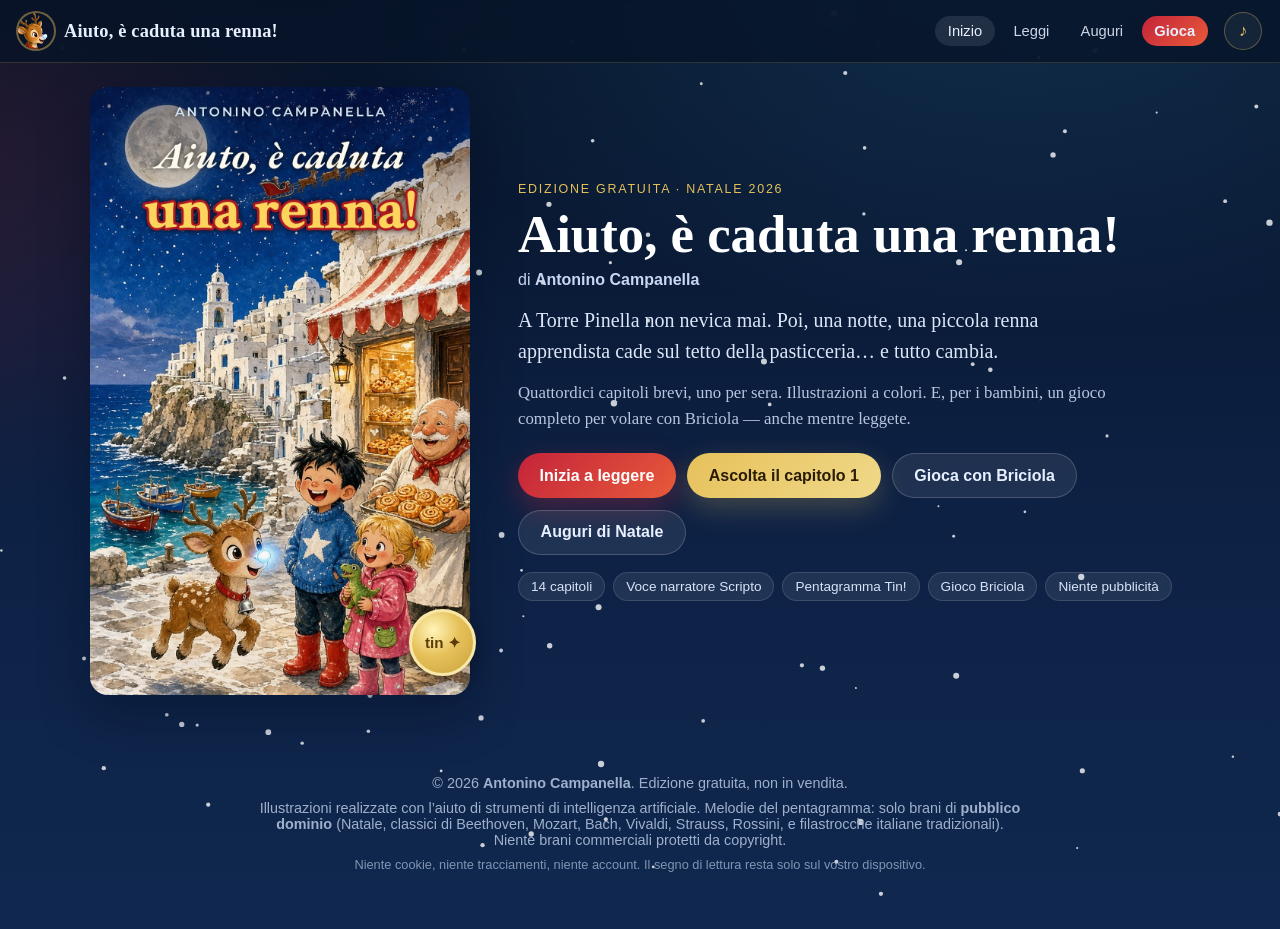
==== index.html @ b2bcf44f "Segnalibro nel margine senza coprire il testo; orchestra e Briciola nel pentagramma." ====
<!doctype html>
<html lang="it">
<head>
<meta charset="utf-8">
<meta name="viewport" content="width=device-width,initial-scale=1,viewport-fit=cover">
<title>Aiuto, è caduta una renna! · Antonino Campanella</title>
<meta name="description" content="Un racconto di Natale gratuito e illustrato di Antonino Campanella, con il gioco interattivo «Briciola vola!». Leggi i 14 capitoli, apri gli auguri e vola con Briciola.">
<meta name="author" content="Antonino Campanella">
<meta name="theme-color" content="#071428">
<meta name="robots" content="index,follow">
<meta name="referrer" content="no-referrer">
<meta property="og:title" content="Aiuto, è caduta una renna! · Antonino Campanella">
<meta property="og:description" content="Libro di Natale gratuito + gioco interattivo. Un capitolo per sera, e poi si vola con Briciola.">
<meta property="og:type" content="website">
<meta property="og:image" content="assets/copertina.jpg">
<link rel="icon" href="assets/icona.png">
<link rel="stylesheet" href="site.css">
</head>
<body>
<canvas id="neve" aria-hidden="true"></canvas>

<a class="skip" href="#main">Vai al contenuto</a>

<header class="top">
  <a class="brand" href="#home" data-nav="home">
    <img src="assets/icona.png" alt="" width="36" height="36">
    <span>Aiuto, è caduta una renna!</span>
  </a>
  <nav class="nav" aria-label="Principale">
    <a href="#home" data-nav="home">Inizio</a>
    <a href="#leggi" data-nav="leggi">Leggi</a>
    <a href="#auguri" data-nav="auguri">Auguri</a>
    <a href="#gioca" data-nav="gioca" class="nav-play">Gioca</a>
  </nav>
  <button type="button" id="btn-suono" class="icon-btn" aria-pressed="false" title="Attiva i suoni di festa">♪</button>
</header>

<main id="main">

  <!-- HOME -->
  <section id="view-home" class="view view-home" hidden>
    <div class="hero">
      <div class="hero-art">
        <img src="assets/copertina.jpg" alt="Copertina del libro Aiuto, è caduta una renna!">
        <button type="button" class="sonaglio" id="btn-tin" aria-label="Apri il pentagramma di Natale">tin ✦</button>
      </div>
      <div class="hero-copy">
        <p class="eyebrow">Edizione gratuita · Natale 2026</p>
        <h1>Aiuto, è caduta una renna!</h1>
        <p class="by">di <strong>Antonino Campanella</strong></p>
        <p class="lede">A Torre Pinella non nevica mai. Poi, una notte, una piccola renna apprendista cade sul tetto della pasticceria… e tutto cambia.</p>
        <p class="lede soft">Quattordici capitoli brevi, uno per sera. Illustrazioni a colori. E, per i bambini, un gioco completo per volare con Briciola — anche mentre leggete.</p>
        <div class="cta">
          <a class="btn btn-primary" href="#leggi" data-nav="leggi">Inizia a leggere</a>
          <button type="button" class="btn btn-secondary" id="btn-ascolta-tutto">Ascolta il capitolo 1</button>
          <a class="btn btn-ghost" href="#gioca" data-nav="gioca">Gioca con Briciola</a>
          <a class="btn btn-ghost" href="#auguri" data-nav="auguri">Auguri di Natale</a>
        </div>
        <ul class="chips" aria-label="Cosa trovi qui">
          <li>14 capitoli</li>
          <li>Voce narratore Scripto</li>
          <li>Pentagramma Tin!</li>
          <li>Gioco Briciola</li>
          <li>Niente pubblicità</li>
        </ul>
      </div>
    </div>
  </section>

  <!-- LEGGI -->
  <section id="view-leggi" class="view view-leggi" hidden>
    <aside class="toc" aria-label="Indice">
      <div class="toc-head">
        <h2>Indice</h2>
        <p class="progress-label">Lettura: <span id="progress-pct">0%</span></p>
        <div class="progress" aria-hidden="true"><i id="progress-bar"></i></div>
      </div>
      <ol id="toc-list"></ol>
      <div class="toc-foot">
        <button type="button" class="btn btn-secondary btn-block" id="btn-ascolta-qui">▶ Ascolta questo capitolo</button>
        <button type="button" class="btn btn-bookmark btn-block" id="btn-vai-segnalibro" hidden>🔖 Vai al segnalibro</button>
        <p class="toc-hint">Trascina il nastro 🔖 sul paragrafo da segnare. Un capitolo alla volta.</p>
        <a class="btn btn-ghost btn-block" href="#auguri" data-nav="auguri">Un augurio di Natale</a>
        <a class="btn btn-primary btn-block" href="#gioca" data-nav="gioca">Apri il gioco completo</a>
      </div>
    </aside>

    <article class="reader" id="reader" tabindex="-1">
      <div id="narrator-bar" class="narrator-bar" hidden>
        <div class="narrator-inner">
          <button type="button" id="narr-prev" class="icon-btn" title="Capitolo precedente" aria-label="Capitolo precedente">‹</button>
          <button type="button" id="narr-play" class="narr-play" aria-label="Ascolta o metti in pausa">▶</button>
          <button type="button" id="narr-next" class="icon-btn" title="Capitolo successivo" aria-label="Capitolo successivo">›</button>
          <div class="narr-meta">
            <strong id="narr-title">Narratore Scripto Video · Cesare</strong>
            <span id="narr-sub">Ascolta in alto · un capitolo alla volta</span>
          </div>
          <div class="narr-time"><span id="narr-cur">0:00</span> / <span id="narr-dur">0:00</span></div>
          <input id="narr-seek" type="range" min="0" max="1000" value="0" aria-label="Posizione lettura">
          <button type="button" id="narr-close" class="icon-btn" title="Chiudi ascolto" aria-label="Chiudi ascolto">✕</button>
        </div>
        <audio id="narr-audio" preload="metadata"></audio>
      </div>
      <div id="reader-body" class="reader-body">
        <p class="loading">Sto aprendo il libro…</p>
      </div>
    </article>
  </section>

  <!-- AUGURI -->
  <section id="view-auguri" class="view view-auguri" hidden>
    <div class="auguri-card">
      <p class="eyebrow">Dall’autore · per voi</p>
      <h1>Un augurio di Natale</h1>
      <div id="auguri-body" class="auguri-body"></div>
      <div class="cta">
        <button type="button" class="btn btn-listen" id="btn-ascolta-auguri">▶ Ascolta gli auguri</button>
        <a class="btn btn-primary" href="#gioca" data-nav="gioca">Ora voliamo con Briciola</a>
        <a class="btn btn-ghost" href="#leggi" data-nav="leggi">Torna al libro</a>
      </div>
      <button type="button" class="sonaglio big" id="btn-tin-auguri" aria-label="Suona il sonaglio">tin ✦</button>
    </div>
  </section>

  <!-- GIOCA -->
  <section id="view-gioca" class="view view-gioca" hidden>
    <div class="gioca-shell">
      <div class="gioca-bar">
        <div>
          <h1>Briciola vola!</h1>
          <p>Il gioco completo del libro · 14 livelli, uno per capitolo</p>
        </div>
        <div class="gioca-actions">
          <a class="btn btn-ghost" href="#leggi" data-nav="leggi">Torna a leggere</a>
          <button type="button" class="btn btn-secondary" id="btn-fullscreen">Schermo intero</button>
        </div>
      </div>
      <iframe
        id="game-frame"
        title="Briciola vola! — gioco interattivo"
        src="about:blank"
        allow="autoplay"
        loading="lazy"></iframe>
      <p class="gioca-hint">Tocca lo schermo o premi spazio: Briciola fa «hic!» e vola. Funziona su telefono, tablet e computer.</p>
    </div>
  </section>

</main>

<footer class="foot">
  <p>© 2026 <strong>Antonino Campanella</strong>. Edizione gratuita, non in vendita.</p>
  <p>Illustrazioni realizzate con l’aiuto di strumenti di intelligenza artificiale. Melodie del pentagramma: solo brani di <strong>pubblico dominio</strong> (Natale, classici di Beethoven, Mozart, Bach, Vivaldi, Strauss, Rossini, e filastrocche italiane tradizionali). Niente brani commerciali protetti da copyright.</p>
  <p class="tiny">Niente cookie, niente tracciamenti, niente account. Il segno di lettura resta solo sul vostro dispositivo.</p>
</footer>

<div id="tin-overlay" class="tin-overlay" hidden>
  <div class="tin-panel" role="dialog" aria-modal="true" aria-labelledby="tin-title">
    <div class="tin-head">
      <div>
        <p class="eyebrow">Sonaglio magico</p>
        <h2 id="tin-title">Tin! · Orchestra del sonaglio</h2>
      </div>
      <div class="tin-actions">
        <button type="button" class="btn btn-secondary btn-sm" id="tin-next">Altra melodia</button>
        <button type="button" class="icon-btn" id="tin-close" aria-label="Chiudi">✕</button>
      </div>
    </div>
    <div id="tin-stage" class="tin-stage">
      <canvas id="tin-canvas" width="900" height="520" aria-label="Pentagramma orchestrale: segui la melodia sulla linea d'oro"></canvas>
    </div>
    <p class="tin-help">Base orchestrale continua + melodia. Clicca (o Spazio) sulla <strong>linea d’oro</strong>: i click a vuoto tolgono punti e Briciola inciampa. Repertorio ampio di pubblico dominio (classici, Natale, filastrocche).</p>
  </div>
</div>

<script src="site.js" defer></script>
<script src="tin-game.js" defer></script>
</body>
</html>
---- site.css ----
:root {
  --night: #071428;
  --night-2: #0d2144;
  --ink: #1a2438;
  --paper: #fff8ee;
  --paper-2: #f3e6d2;
  --gold: #e6c15a;
  --gold-deep: #c9a03a;
  --berry: #c4243a;
  --sea: #2f7fb8;
  --mint: #2f8f6a;
  --foam: #e8f0ff;
  --muted: #5c6b82;
  --shadow: 0 18px 50px rgba(3, 10, 28, 0.35);
  --radius: 22px;
  --font-display: "Palatino Linotype", Palatino, "Book Antiqua", Georgia, serif;
  --font-body: "Iowan Old Style", "Palatino Linotype", Palatino, Georgia, serif;
  --font-ui: "Avenir Next", "Segoe UI", "Helvetica Neue", sans-serif;
}

*, *::before, *::after { box-sizing: border-box; }
html { scroll-behavior: smooth; }
html, body {
  margin: 0;
  min-height: 100%;
  background:
    radial-gradient(1200px 700px at 80% -10%, rgba(47, 127, 184, 0.28), transparent 60%),
    radial-gradient(900px 600px at -10% 20%, rgba(196, 36, 58, 0.18), transparent 55%),
    linear-gradient(180deg, var(--night) 0%, var(--night-2) 55%, #10284f 100%);
  color: var(--foam);
  font-family: var(--font-ui);
}
body { overflow-x: hidden; }

#neve {
  position: fixed;
  inset: 0;
  width: 100%;
  height: 100%;
  pointer-events: none;
  z-index: 0;
}

.skip {
  position: absolute;
  left: -999px;
  top: 0;
  background: #fff;
  color: #000;
  padding: .6rem 1rem;
  z-index: 100;
}
.skip:focus { left: 1rem; top: 1rem; }

.top {
  position: sticky;
  top: 0;
  z-index: 30;
  display: flex;
  align-items: center;
  gap: 1rem;
  padding: .75rem 1.1rem;
  backdrop-filter: blur(14px);
  background: rgba(7, 20, 40, 0.78);
  border-bottom: 1px solid rgba(230, 193, 90, 0.18);
}
body.on-leggi .top {
  padding: .42rem .9rem;
}
body.on-leggi .brand span { font-size: .92rem; }
body.on-leggi .nav a { padding: .35rem .55rem; font-size: .88rem; }
.brand {
  display: flex;
  align-items: center;
  gap: .65rem;
  color: var(--foam);
  text-decoration: none;
  font-weight: 700;
  letter-spacing: .01em;
  min-width: 0;
}
.brand img { border-radius: 50%; box-shadow: 0 0 0 2px rgba(230,193,90,.45); }
.brand span {
  white-space: nowrap;
  overflow: hidden;
  text-overflow: ellipsis;
  font-family: var(--font-display);
  font-size: clamp(.95rem, 2.5vw, 1.15rem);
}
.nav {
  display: flex;
  gap: .35rem;
  margin-left: auto;
  flex-wrap: wrap;
  justify-content: flex-end;
}
.nav a {
  color: var(--foam);
  text-decoration: none;
  padding: .45rem .8rem;
  border-radius: 999px;
  font-size: .92rem;
  opacity: .88;
}
.nav a:hover, .nav a[aria-current="page"] {
  background: rgba(255,255,255,.1);
  opacity: 1;
}
.nav-play {
  background: linear-gradient(135deg, var(--berry), #e85a3a);
  opacity: 1 !important;
  font-weight: 700;
}
.icon-btn {
  border: 1px solid rgba(230,193,90,.35);
  background: rgba(255,255,255,.06);
  color: var(--gold);
  width: 2.4rem;
  height: 2.4rem;
  border-radius: 999px;
  cursor: pointer;
  font-size: 1.05rem;
}
.icon-btn[aria-pressed="true"] { background: rgba(230,193,90,.2); }

main { position: relative; z-index: 1; min-height: 70vh; }
.view { animation: rise .45s ease; }
/* Critico: le regole display:* sotto non devono battere l’attributo HTML hidden */
.view[hidden] { display: none !important; }
@keyframes rise {
  from { opacity: 0; transform: translateY(10px); }
  to { opacity: 1; transform: none; }
}

.btn {
  display: inline-flex;
  align-items: center;
  justify-content: center;
  gap: .4rem;
  border: 0;
  border-radius: 999px;
  padding: .85rem 1.35rem;
  font: 700 1rem/1 var(--font-ui);
  text-decoration: none;
  cursor: pointer;
  transition: transform .15s ease, box-shadow .15s ease;
}
.btn:hover { transform: translateY(-1px); }
.btn-primary {
  background: linear-gradient(135deg, var(--berry), #e85a3a);
  color: #fff;
  box-shadow: 0 10px 28px rgba(196, 36, 58, .35);
}
.btn-secondary {
  background: linear-gradient(135deg, var(--gold), #f0d98a);
  color: #2a1c05;
  box-shadow: 0 10px 28px rgba(230, 193, 90, .25);
}
.btn-ghost {
  background: rgba(255,255,255,.08);
  color: var(--foam);
  border: 1px solid rgba(255,255,255,.18);
}
.btn-block { width: 100%; }
.btn-sm { padding: .65rem 1rem; font-size: .92rem; }

/* HOME */
.view-home { padding: 1.5rem clamp(1rem, 3vw, 2.5rem) 3rem; }
.hero {
  display: grid;
  grid-template-columns: minmax(220px, 380px) 1fr;
  gap: clamp(1.2rem, 4vw, 3rem);
  align-items: center;
  max-width: 1100px;
  margin: 0 auto;
}
.hero-art {
  position: relative;
  justify-self: center;
}
.hero-art img {
  width: min(100%, 380px);
  border-radius: 18px;
  box-shadow: var(--shadow);
  display: block;
}
.sonaglio {
  position: absolute;
  right: -0.4rem;
  bottom: 1.2rem;
  width: 4.2rem;
  height: 4.2rem;
  border-radius: 50%;
  border: 3px solid #f7e7a8;
  background: radial-gradient(circle at 35% 30%, #fff4b8, var(--gold) 45%, var(--gold-deep));
  color: #5a3d08;
  font: 800 .95rem/1 var(--font-ui);
  cursor: pointer;
  box-shadow: 0 8px 20px rgba(0,0,0,.35);
  animation: pulse 2.4s ease-in-out infinite;
}
.sonaglio.big {
  position: static;
  width: auto;
  height: auto;
  padding: .9rem 1.4rem;
  border-radius: 999px;
  margin-top: 1.2rem;
  animation: none;
}
.sonaglio.ring { animation: ring .55s ease; }
@keyframes pulse {
  0%, 100% { transform: scale(1); }
  50% { transform: scale(1.06); }
}
@keyframes ring {
  0% { transform: rotate(0); }
  25% { transform: rotate(-18deg) scale(1.08); }
  50% { transform: rotate(16deg) scale(1.08); }
  75% { transform: rotate(-10deg); }
  100% { transform: rotate(0); }
}
.eyebrow {
  text-transform: uppercase;
  letter-spacing: .14em;
  font-size: .78rem;
  color: var(--gold);
  margin: 0 0 .6rem;
}
.hero-copy h1, .auguri-card h1 {
  font-family: var(--font-display);
  font-size: clamp(2rem, 5vw, 3.3rem);
  line-height: 1.08;
  margin: 0 0 .5rem;
  color: #fff;
  text-wrap: balance;
}
.by { margin: 0 0 1rem; color: #c9d7f0; }
.lede {
  font-family: var(--font-body);
  font-size: clamp(1.05rem, 2.2vw, 1.25rem);
  line-height: 1.55;
  color: #dce6f8;
  margin: 0 0 .85rem;
  max-width: 38rem;
}
.lede.soft { color: #b7c6df; font-size: 1.05rem; }
.cta { display: flex; flex-wrap: wrap; gap: .7rem; margin: 1.3rem 0 1.1rem; }
.chips {
  display: flex;
  flex-wrap: wrap;
  gap: .5rem;
  list-style: none;
  padding: 0;
  margin: 0;
}
.chips li {
  padding: .35rem .75rem;
  border-radius: 999px;
  background: rgba(255,255,255,.08);
  border: 1px solid rgba(255,255,255,.12);
  font-size: .85rem;
  color: #d7e3f7;
}

/* LEGGI */
.view-leggi:not([hidden]) {
  display: grid;
  grid-template-columns: minmax(220px, 280px) minmax(0, 1fr);
  gap: 0;
  min-height: calc(100vh - 4rem);
}
.toc {
  position: sticky;
  top: 3.6rem;
  align-self: start;
  height: calc(100vh - 3.6rem);
  overflow: auto;
  padding: 1rem .9rem 1.4rem;
  background: rgba(5, 14, 30, 0.55);
  border-right: 1px solid rgba(255,255,255,.08);
}
.toc-head h2 {
  margin: 0 0 .4rem;
  font-family: var(--font-display);
  font-size: 1.25rem;
}
.progress-label { margin: 0 0 .35rem; color: #b7c6df; font-size: .85rem; }
.progress {
  height: 6px;
  border-radius: 999px;
  background: rgba(255,255,255,.1);
  overflow: hidden;
  margin-bottom: 1rem;
}
.progress i {
  display: block;
  height: 100%;
  width: 0;
  background: linear-gradient(90deg, var(--gold), #fff1b0);
}
#toc-list {
  list-style: none;
  margin: 0 0 1rem;
  padding: 0;
  display: grid;
  gap: .25rem;
}
#toc-list a {
  display: block;
  color: #d5e1f5;
  text-decoration: none;
  padding: .55rem .65rem;
  border-radius: 12px;
  font-size: .92rem;
  line-height: 1.25;
}
#toc-list a:hover, #toc-list a[aria-current="true"], #toc-list a.is-open {
  background: rgba(230, 193, 90, .16);
  color: #fff;
}
#toc-list a.is-open {
  box-shadow: inset 3px 0 0 var(--gold);
}
#toc-list .done::after {
  content: " ✓";
  color: var(--gold);
}
.toc-foot { display: grid; gap: .55rem; }
.toc-hint {
  margin: 0;
  font-size: .78rem;
  line-height: 1.35;
  color: #9fb0cc;
}
#toc-list a.toc-chapter {
  display: flex;
  align-items: center;
  gap: .35rem;
}
#toc-list a.toc-chapter::before {
  content: "▶";
  font-size: .7rem;
  color: var(--gold);
  opacity: .85;
}

.reader {
  background:
    radial-gradient(120% 60% at 50% -10%, rgba(255,255,255,.55), transparent 55%),
    linear-gradient(180deg, #fffaf2 0%, #f7ecd8 100%);
  color: var(--ink);
  min-height: calc(100vh - 3.6rem);
  box-shadow: inset 0 1px 0 rgba(255,255,255,.65);
}
.reader-body {
  max-width: 42rem;
  margin: 0 auto;
  padding: .55rem clamp(.85rem, 2.5vw, 1.6rem) 4.5rem;
  font-family: var(--font-body);
  font-size: clamp(1.08rem, 2.3vw, 1.2rem);
  line-height: 1.72;
}
.visually-hidden {
  position: absolute !important;
  width: 1px; height: 1px;
  padding: 0; margin: -1px;
  overflow: hidden; clip: rect(0,0,0,0);
  white-space: nowrap; border: 0;
}
.loading { color: var(--muted); font-style: italic; }
.section-block { scroll-margin-top: 4.2rem; margin-bottom: .4rem; }
.section-block.is-alone { margin-bottom: 0; min-height: 60vh; }
.chapter-crumb { display: none; }
.section-block h2 {
  font-family: var(--font-display);
  font-size: clamp(1.55rem, 3.4vw, 2.05rem);
  line-height: 1.15;
  margin: .15rem 0 .85rem;
  color: #1d2a45;
}
.section-block.kind-titlepage h2 { font-size: clamp(2rem, 5vw, 2.8rem); text-align: center; }
.section-block.kind-titlepage .blocks { text-align: center; }
.illust {
  margin: 0 0 1.2rem;
  border-radius: 16px;
  overflow: hidden;
  box-shadow: 0 12px 30px rgba(40, 25, 10, .18);
  background: #ddd;
}
.illust img { width: 100%; display: block; vertical-align: middle; }
.blocks p { margin: 0 0 1rem; }
.blocks p:last-child { margin-bottom: 0; }
.chapter-end {
  margin-top: 1.6rem;
  padding: 1.1rem;
  border-radius: 18px;
  background: linear-gradient(135deg, #17345f, #0f2748);
  color: #eef4ff;
  display: grid;
  gap: .85rem;
  box-shadow: var(--shadow);
}
.chapter-end p { margin: 0; font-family: var(--font-ui); font-size: .98rem; }
.chapter-end .row { display: flex; flex-wrap: wrap; gap: .55rem; }
.kind-augurio, .kind-gioca {
  padding: 1.2rem;
  border-radius: 18px;
  background: rgba(255,255,255,.55);
  border: 1px solid rgba(201, 160, 58, .35);
}

/* AUGURI */
.view-auguri:not([hidden]) {
  padding: 2rem 1rem 3.5rem;
  display: grid;
  place-items: center;
}
.auguri-card {
  width: min(720px, 100%);
  background: linear-gradient(180deg, #fff9f0, #f4e4c8);
  color: var(--ink);
  border-radius: 28px;
  padding: clamp(1.4rem, 4vw, 2.4rem);
  box-shadow: var(--shadow);
  text-align: center;
}
.auguri-card .eyebrow { color: var(--berry); }
.auguri-card h1 { color: #1d2a45; }
.auguri-body {
  font-family: var(--font-body);
  font-size: 1.12rem;
  line-height: 1.7;
  text-align: left;
  margin: 1.2rem 0 1.4rem;
}
.auguri-body p { margin: 0 0 1rem; }
.auguri-body p:last-child { margin-bottom: 0; }

/* GIOCA */
.view-gioca { padding: 1rem clamp(.6rem, 2vw, 1.5rem) 2rem; }
.gioca-shell {
  max-width: 980px;
  margin: 0 auto;
  background: rgba(5, 12, 28, .55);
  border: 1px solid rgba(255,255,255,.1);
  border-radius: 24px;
  overflow: hidden;
  box-shadow: var(--shadow);
}
.gioca-bar {
  display: flex;
  justify-content: space-between;
  gap: 1rem;
  flex-wrap: wrap;
  align-items: center;
  padding: 1rem 1.1rem;
}
.gioca-bar h1 {
  margin: 0;
  font-family: var(--font-display);
  font-size: 1.5rem;
}
.gioca-bar p { margin: .25rem 0 0; color: #b7c6df; font-size: .92rem; }
.gioca-actions { display: flex; gap: .5rem; flex-wrap: wrap; }
#game-frame {
  display: block;
  width: 100%;
  height: min(82vh, 900px);
  border: 0;
  background: #0b1640;
}
.gioca-hint {
  margin: 0;
  padding: .8rem 1.1rem 1.1rem;
  color: #b7c6df;
  font-size: .92rem;
}

/* Narrator bar — slim premium strip */
.narrator-bar {
  position: sticky;
  top: 0;
  left: 0; right: 0;
  z-index: 28;
  background: rgba(8, 18, 38, 0.92);
  border-bottom: 1px solid rgba(230, 193, 90, 0.22);
  backdrop-filter: blur(14px);
  padding: .28rem .65rem;
}
.top { z-index: 32; }
.narrator-inner {
  max-width: 1100px;
  margin: 0 auto;
  display: grid;
  grid-template-columns: auto auto auto minmax(0, 1fr) auto minmax(100px, .9fr) auto;
  gap: .4rem;
  align-items: center;
}
.narr-play {
  width: 2.05rem;
  height: 2.05rem;
  border-radius: 50%;
  border: 0;
  background: linear-gradient(135deg, var(--gold), #fff1b0);
  color: #2a1c05;
  font-size: .92rem;
  font-weight: 800;
  cursor: pointer;
  box-shadow: 0 4px 14px rgba(230,193,90,.28);
}
.narr-meta { min-width: 0; }
.narr-meta strong {
  display: block;
  white-space: nowrap;
  overflow: hidden;
  text-overflow: ellipsis;
  font-size: .78rem;
  line-height: 1.15;
}
.narr-meta span {
  display: block;
  color: #9fb0cc;
  font-size: .68rem;
  white-space: nowrap;
  overflow: hidden;
  text-overflow: ellipsis;
  line-height: 1.2;
}
.narr-time {
  font-variant-numeric: tabular-nums;
  font-size: .72rem;
  color: #c9d7f0;
  white-space: nowrap;
}
#narr-seek {
  width: 100%;
  accent-color: var(--gold);
}
.blocks p,
#auguri-body p {
  border-left: 3px solid transparent;
  transition: background .25s ease, border-color .25s ease, box-shadow .25s ease, transform .25s ease;
}
.blocks p.reading,
#auguri-body p.reading {
  position: relative;
  background: linear-gradient(90deg, rgba(230,193,90,.42), rgba(255,248,220,.55) 55%, rgba(230,193,90,.12));
  border-radius: 12px;
  border-left: 3px solid #c9a03a;
  outline: 1px solid rgba(201,160,58,.55);
  box-shadow: 0 8px 22px rgba(90,60,10,.12), inset 0 0 0 1px rgba(255,255,255,.35);
  padding: .55rem .7rem .55rem .85rem;
  margin-left: -.35rem;
  margin-right: -.35rem;
  transform: translateX(2px);
}
.blocks p.reading::before,
#auguri-body p.reading::before {
  content: 'In lettura';
  display: inline-block;
  margin: 0 .45rem .35rem 0;
  padding: .12rem .5rem;
  border-radius: 999px;
  font-size: .72rem;
  font-weight: 700;
  letter-spacing: .02em;
  color: #5a3a08;
  background: #ffe08a;
  vertical-align: middle;
}
body.has-narrator .view-leggi { scroll-margin-top: 0; }
.btn-listen {
  background: linear-gradient(135deg, #1f4d8a, #2f7fb8);
  color: #fff;
}

/* Barra capitolo — compatta, premium, poco spazio */
.chapter-toolbar {
  position: sticky;
  top: 0;
  z-index: 6;
  margin: 0 0 .7rem;
  padding: .28rem .4rem;
  border-radius: 14px;
  background: linear-gradient(135deg, rgba(18,36,68,.96), rgba(12,24,48,.94));
  color: #eef4ff;
  box-shadow: 0 10px 28px rgba(8,18,40,.18);
  border: 1px solid rgba(230,193,90,.22);
  display: flex;
  flex-wrap: wrap;
  gap: .28rem .45rem;
  align-items: center;
  justify-content: space-between;
  backdrop-filter: blur(10px);
}
body.has-narrator .chapter-toolbar {
  top: 0;
}
.toolbar-cluster {
  display: inline-flex;
  align-items: center;
  gap: .28rem;
  min-width: 0;
}
.toolbar-actions { margin-left: auto; }
.toolbar-label {
  font-family: var(--font-ui);
  font-size: .72rem;
  letter-spacing: .04em;
  text-transform: uppercase;
  color: #d7e3f7;
  padding: 0 .15rem;
  white-space: nowrap;
}
.tool-btn {
  appearance: none;
  border: 0;
  cursor: pointer;
  text-decoration: none;
  font-family: var(--font-ui);
  font-size: .78rem;
  font-weight: 700;
  line-height: 1;
  padding: .42rem .62rem;
  border-radius: 999px;
  color: #eef4ff;
  background: rgba(255,255,255,.08);
  border: 1px solid rgba(255,255,255,.1);
  transition: transform .15s ease, background .15s ease, box-shadow .15s ease;
}
.tool-btn:hover { background: rgba(255,255,255,.14); transform: translateY(-1px); }
.tool-btn.tool-nav {
  width: 1.85rem;
  height: 1.85rem;
  padding: 0;
  display: inline-grid;
  place-items: center;
  border-radius: 50%;
  font-size: 1rem;
}
.tool-btn.tool-nav.is-disabled {
  opacity: .28;
  pointer-events: none;
}
.tool-btn.tool-listen {
  background: linear-gradient(135deg, #1f4d8a, #2f7fb8);
  border-color: transparent;
  color: #fff;
  box-shadow: 0 6px 14px rgba(47,127,184,.28);
}
.tool-btn.tool-play {
  background: linear-gradient(135deg, #1f6a45, #2f8f6a);
  border-color: transparent;
  color: #fff;
}
.tool-btn.tool-next {
  background: linear-gradient(135deg, #c4243a, #e04558);
  border-color: transparent;
}
.tool-btn.tool-ghost {
  background: transparent;
  border-color: rgba(255,255,255,.14);
  color: #d7e3f7;
  padding: .4rem .5rem;
}
.bookmark-dock {
  appearance: none;
  border: 0;
  cursor: grab;
  display: inline-flex;
  align-items: center;
  gap: .35rem;
  padding: .22rem .55rem .22rem .28rem;
  border-radius: 999px;
  background: linear-gradient(180deg, #fff7df, #e6c15a);
  color: #3a2708;
  font-family: var(--font-ui);
  font-size: .72rem;
  font-weight: 800;
  letter-spacing: .02em;
  box-shadow: 0 6px 16px rgba(201,160,58,.28), inset 0 1px 0 rgba(255,255,255,.65);
  touch-action: none;
}
.bookmark-dock:active { cursor: grabbing; }
.bookmark-dock-ribbon {
  width: .55rem;
  height: 1.15rem;
  border-radius: 2px 2px 3px 3px;
  background: linear-gradient(180deg, #d6283b, #9b1424);
  box-shadow: inset -1px 0 0 rgba(255,255,255,.25);
  position: relative;
}
.bookmark-dock-ribbon::after {
  content: '';
  position: absolute;
  left: 0; right: 0; bottom: -5px;
  height: 6px;
  background: linear-gradient(135deg, #9b1424 50%, transparent 50%),
              linear-gradient(225deg, #9b1424 50%, transparent 50%);
  background-size: 50% 100%;
  background-position: left, right;
  background-repeat: no-repeat;
}
.bookmark-dock-hint {
  flex-basis: 100%;
  margin: 0;
  padding: 0 .2rem .05rem;
  font-size: .65rem;
  color: #9fb0cc;
  letter-spacing: .01em;
}
body.is-dragging-bookmark .bookmark-dock-hint,
body.is-placing-bookmark .bookmark-dock-hint {
  color: #ffe08a;
}
.btn-bookmark {
  background: linear-gradient(135deg, #c9a03a, #e6c15a);
  color: #1d2a45;
  font-weight: 700;
}
.btn-bookmark.is-set {
  box-shadow: 0 0 0 2px #fff3 inset;
}
.bookmark-banner { display: none; }
#toc-list a.has-bookmark::after {
  content: " 🔖";
}

/* Nastro nel margine sinistro: non copre mai le parole */
.blocks {
  position: relative;
  padding-left: 1.55rem;
}
.blocks p {
  position: relative;
}
.blocks p.is-bookmarked {
  scroll-margin-top: 5.5rem;
}
.blocks p.is-bookmarked::after {
  /* leggero richiamo a destra del nastro, senza testo sopra le parole */
  content: '';
  position: absolute;
  left: -1.55rem;
  top: 0.15rem;
  bottom: 0.15rem;
  width: 3px;
  border-radius: 3px;
  background: linear-gradient(180deg, rgba(224,69,88,.35), rgba(201,160,58,.2));
  pointer-events: none;
}
.bookmark-ribbon {
  position: absolute;
  left: -1.45rem;
  top: 0.05rem;
  width: 0.85rem;
  height: 2.35rem;
  padding: 0;
  border: 0;
  cursor: grab;
  background: linear-gradient(180deg, #e04558, #9b1424);
  border-radius: 3px 3px 2px 2px;
  box-shadow: 2px 6px 14px rgba(120,20,30,.22);
  z-index: 2;
  touch-action: none;
}
.bookmark-ribbon::after {
  content: '';
  position: absolute;
  left: 0; right: 0; bottom: -7px;
  height: 8px;
  background: linear-gradient(135deg, #9b1424 50%, transparent 50%),
              linear-gradient(225deg, #9b1424 50%, transparent 50%);
  background-size: 50% 100%;
  background-position: left, right;
  background-repeat: no-repeat;
}
.bookmark-ribbon-tab { display: none; }
.bookmark-ribbon.is-pulse {
  animation: ribbonPulse .9s ease;
}
@keyframes ribbonPulse {
  0%, 100% { transform: translateY(0); }
  40% { transform: translateY(3px); }
  70% { transform: translateY(-2px); }
}
@media (max-width: 860px) {
  .blocks { padding-left: 1.25rem; }
  .bookmark-ribbon { left: -1.15rem; width: .75rem; }
  .blocks p.is-bookmarked::after { left: -1.25rem; }
}
.bookmark-drop-glow {
  outline: 2px solid rgba(201,160,58,.65) !important;
  background: rgba(230,193,90,.14);
  border-radius: 10px;
}
.bookmark-drag-ghost {
  position: fixed;
  left: -999px;
  top: 0;
  width: 36px;
  height: 48px;
  display: grid;
  place-items: center;
  font-size: 1.4rem;
  background: linear-gradient(180deg, #fff7df, #e6c15a);
  border-radius: 10px;
  box-shadow: 0 10px 24px rgba(0,0,0,.25);
}
body.is-dragging-bookmark .blocks p,
body.is-placing-bookmark .blocks p {
  cursor: copy;
}
body.is-dragging-bookmark,
body.is-placing-bookmark {
  user-select: none;
}
.chapter-foot {
  margin-top: 1.6rem;
  padding-top: 1rem;
  border-top: 1px dashed rgba(30, 40, 60, 0.2);
  display: flex;
  flex-wrap: wrap;
  gap: .5rem;
}

/* Tin pentagram game */
.tin-overlay {
  position: fixed;
  inset: 0;
  z-index: 80;
  background: rgba(3, 10, 24, 0.72);
  backdrop-filter: blur(10px);
  display: grid;
  place-items: center;
  padding: 1rem;
}
.tin-overlay[hidden] { display: none !important; }
.tin-panel {
  width: min(980px, 100%);
  background:
    radial-gradient(80% 50% at 50% 0%, rgba(230,193,90,.12), transparent 55%),
    linear-gradient(180deg, #142a4d, #0a1730 70%, #1a1230);
  border: 1px solid rgba(230, 193, 90, 0.32);
  border-radius: 24px;
  box-shadow: var(--shadow), 0 0 0 1px rgba(255,255,255,.04) inset;
  padding: 1rem 1rem 1.1rem;
}
.tin-head {
  display: flex;
  justify-content: space-between;
  gap: 1rem;
  align-items: flex-start;
  margin-bottom: .75rem;
}
.tin-head h2 {
  margin: 0;
  font-family: var(--font-display);
  font-size: clamp(1.3rem, 3vw, 1.8rem);
  color: #fff;
}
.tin-actions { display: flex; gap: .45rem; align-items: center; }
.tin-stage {
  border-radius: 16px;
  overflow: hidden;
  background: #0b1640;
  border: 1px solid rgba(255,255,255,.08);
}
#tin-canvas {
  display: block;
  width: 100%;
  height: auto;
  cursor: pointer;
  touch-action: manipulation;
}
.tin-help {
  margin: .75rem 0 0;
  color: #b7c6df;
  font-size: .9rem;
  line-height: 1.45;
}
body.tin-open { overflow: hidden; }

.foot {
  position: relative;
  z-index: 1;
  padding: 2rem 1.2rem 3rem;
  text-align: center;
  color: #9fb0cc;
  font-size: .9rem;
}
@media (max-width: 860px) {
  .narrator-inner {
    grid-template-columns: auto auto auto 1fr auto;
    grid-template-areas:
      "prev play next meta close"
      "seek seek seek seek seek";
  }
  #narr-prev { grid-area: prev; }
  #narr-play { grid-area: play; }
  #narr-next { grid-area: next; }
  .narr-meta { grid-area: meta; }
  #narr-close { grid-area: close; }
  .narr-time { display: none; }
  #narr-seek { grid-area: seek; }
}
.foot p { margin: 0 0 .55rem; max-width: 48rem; margin-left: auto; margin-right: auto; }
.foot .tiny { font-size: .8rem; opacity: .8; }

@media (max-width: 860px) {
  .hero { grid-template-columns: 1fr; }
  .hero-art { order: -1; }
  .hero-art img { margin: 0 auto; }
  .view-leggi:not([hidden]) { grid-template-columns: 1fr; }
  .toc {
    position: relative;
    top: 0;
    height: auto;
    max-height: none;
    border-right: 0;
    border-bottom: 1px solid rgba(255,255,255,.08);
  }
  #toc-list {
    display: grid;
    grid-template-columns: 1fr 1fr;
  }
  .nav a { font-size: .82rem; padding: .4rem .55rem; }
  .top { gap: .5rem; }
}
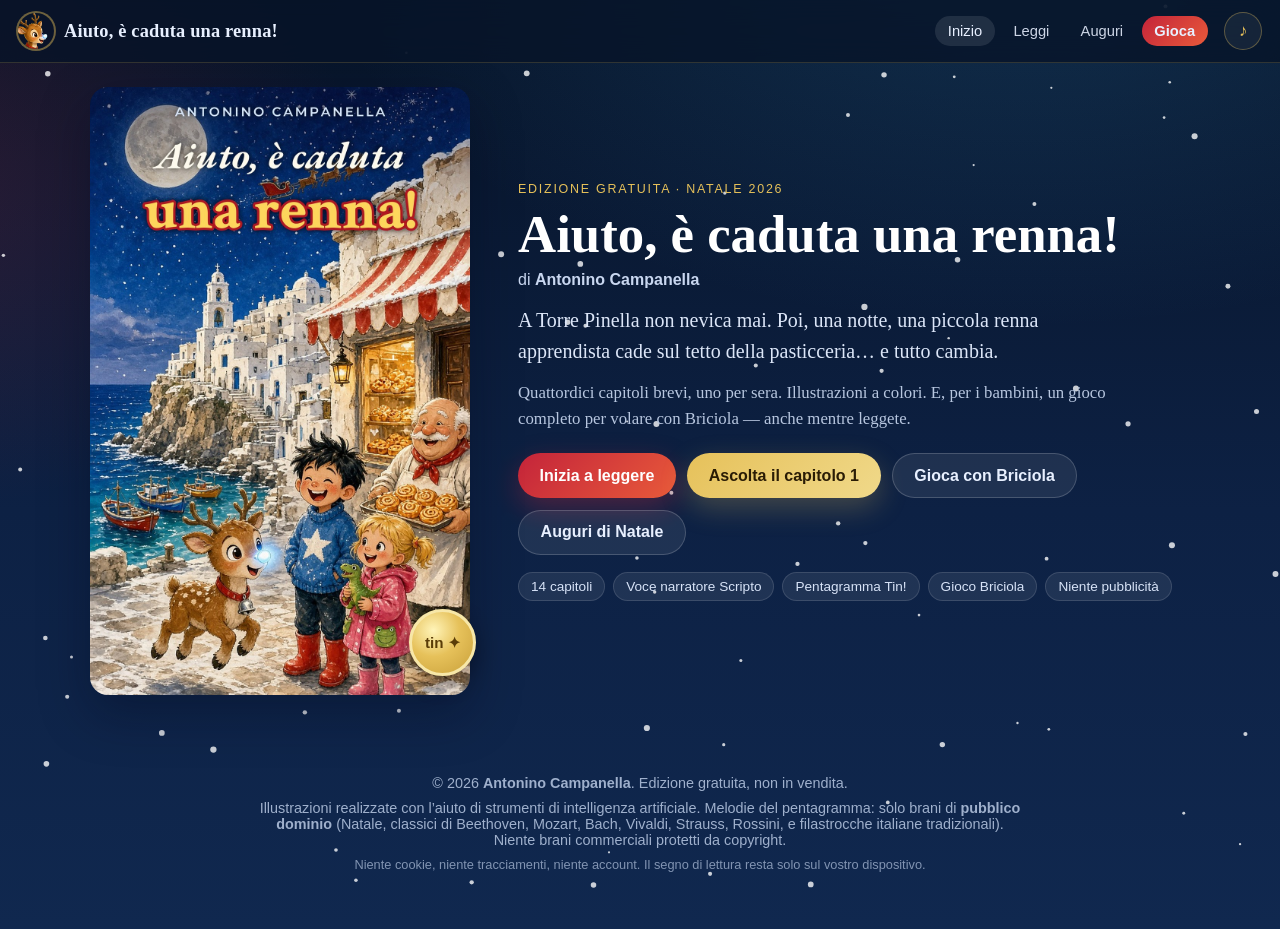
==== commit 8eab2ffe: "Fix pentagramma: click su allineamento, Briciola non interferisce, punteggio ok." ====
--- a/index.html
+++ b/index.html
@@ -168,7 +168,7 @@
     <div id="tin-stage" class="tin-stage">
       <canvas id="tin-canvas" width="900" height="520" aria-label="Pentagramma orchestrale: segui la melodia sulla linea d'oro"></canvas>
     </div>
-    <p class="tin-help">Base orchestrale continua + melodia. Clicca (o Spazio) sulla <strong>linea d’oro</strong>: i click a vuoto tolgono punti e Briciola inciampa. Repertorio ampio di pubblico dominio (classici, Natale, filastrocche).</p>
+    <p class="tin-help">Clicca (o Spazio) sulla <strong>linea d’oro</strong> quando passa la nota. Briciola sta a destra e reagisce solo se clicchi fuori allineamento. Repertorio di pubblico dominio.</p>
   </div>
 </div>
 
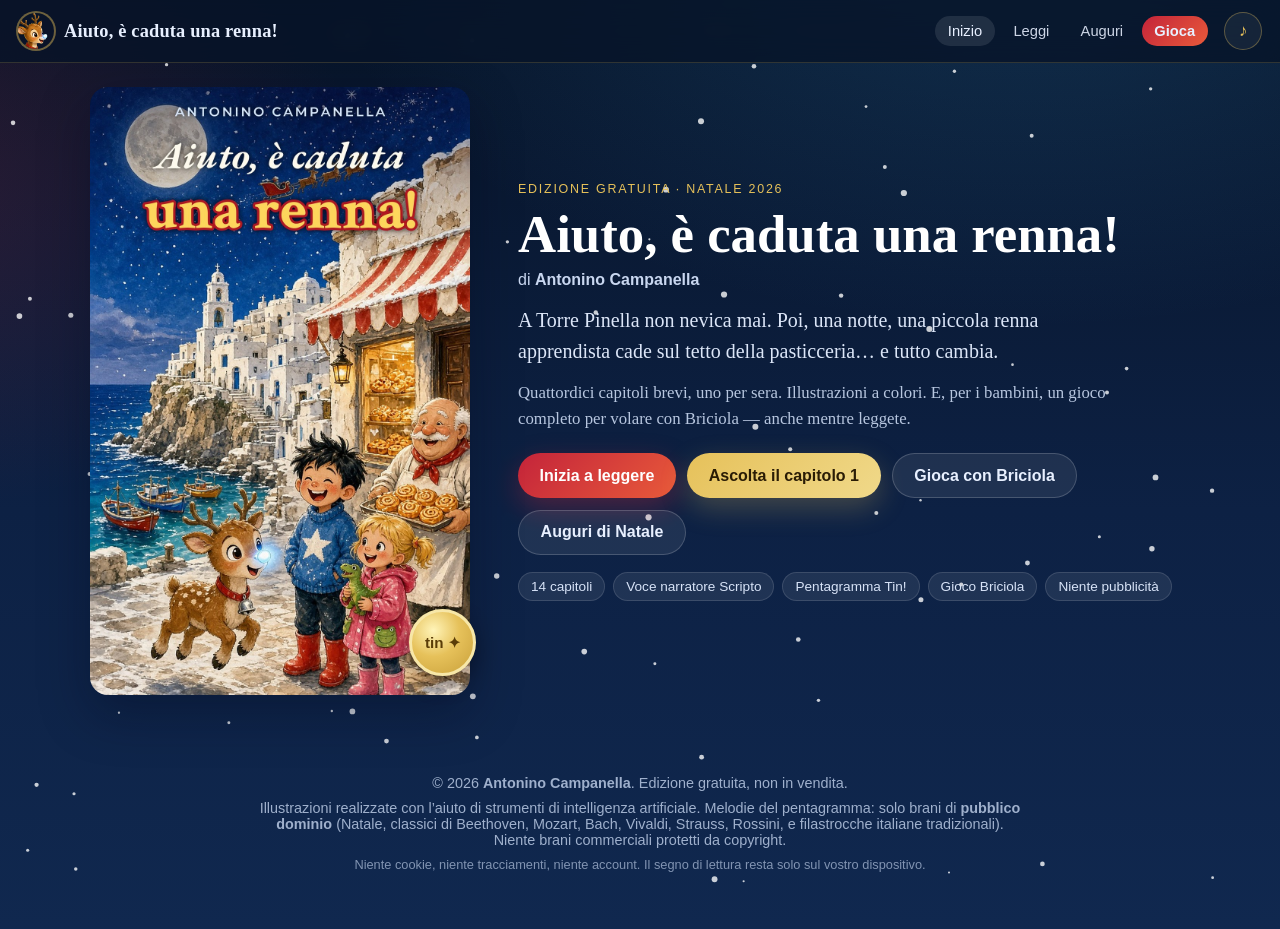
==== commit d9a901a9: "Fix Tin scoring: click judges timing only, no false fuori allineamento" ====
--- a/index.html
+++ b/index.html
@@ -173,6 +173,6 @@
 </div>
 
 <script src="site.js" defer></script>
-<script src="tin-game.js" defer></script>
+<script src="tin-game.js?v=1794518477" defer></script>
 </body>
 </html>
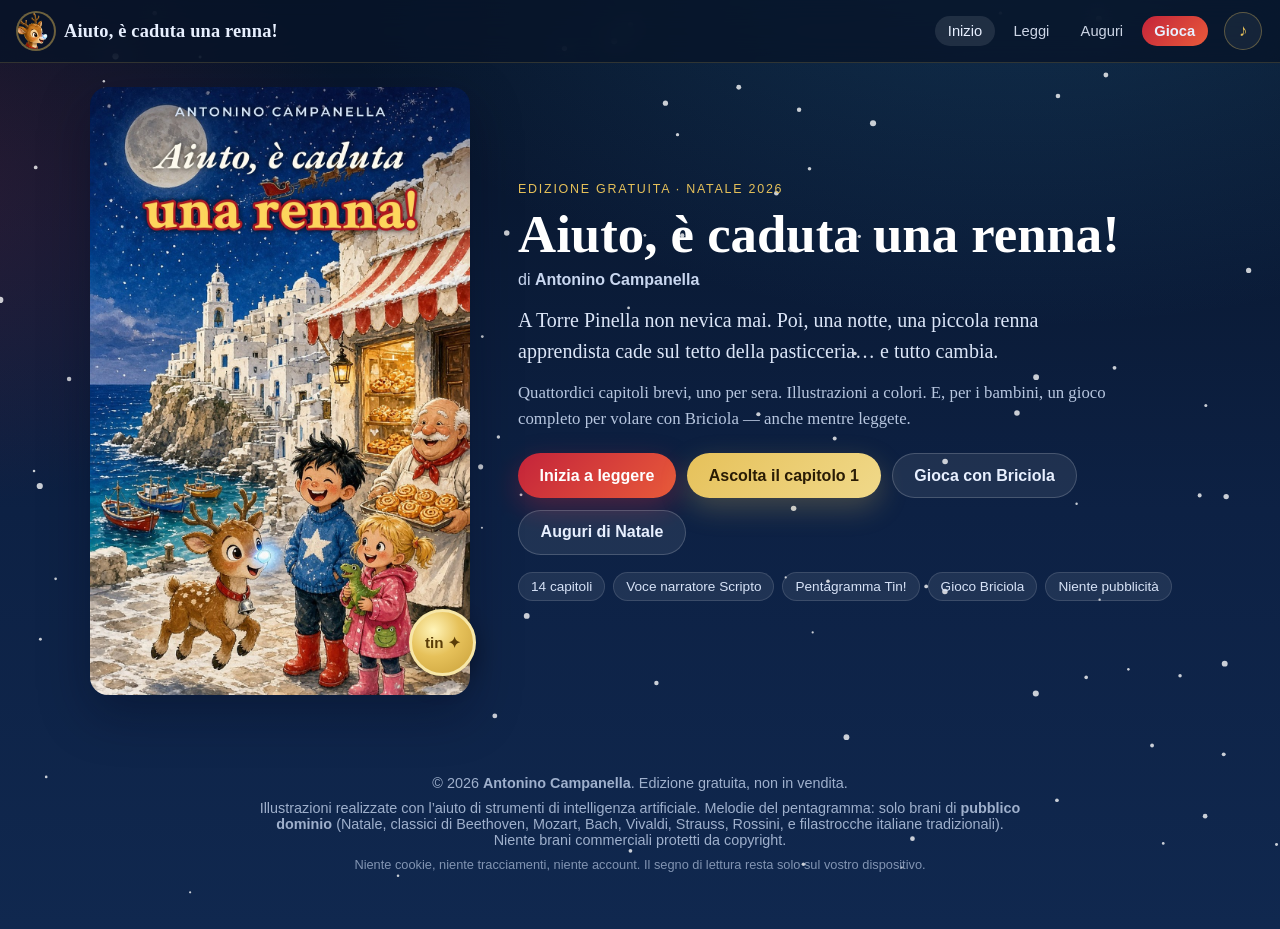
==== commit 8920cd00: "Fix Open Graph absolute URL/image for Facebook share preview" ====
--- a/index.html
+++ b/index.html
@@ -12,7 +12,10 @@
 <meta property="og:title" content="Aiuto, è caduta una renna! · Antonino Campanella">
 <meta property="og:description" content="Libro di Natale gratuito + gioco interattivo. Un capitolo per sera, e poi si vola con Briciola.">
 <meta property="og:type" content="website">
-<meta property="og:image" content="assets/copertina.jpg">
+<meta property="og:url" content="https://anto86nino-svg.github.io/aiuto-e-caduta-una-renna/">
+<meta property="og:image" content="https://anto86nino-svg.github.io/aiuto-e-caduta-una-renna/assets/copertina.jpg">
+<meta property="og:image:alt" content="Copertina del libro Aiuto, è caduta una renna!">
+<meta name="twitter:card" content="summary_large_image">
 <link rel="icon" href="assets/icona.png">
 <link rel="stylesheet" href="site.css">
 </head>
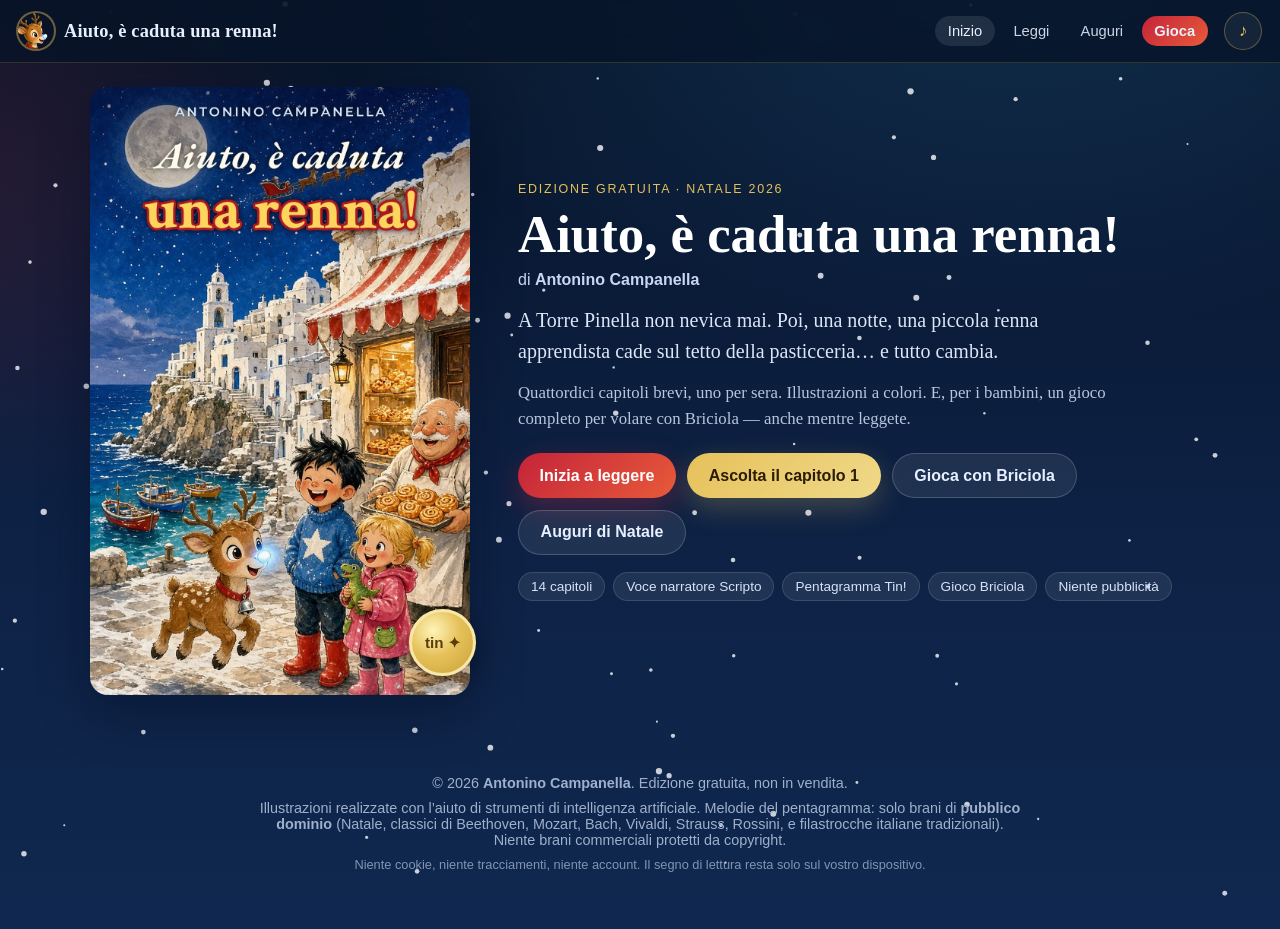
==== commit ec57b4fa: "Fix Briciola jump: Space works from parent page and trackpad" ====
--- a/index.html
+++ b/index.html
@@ -175,7 +175,7 @@
   </div>
 </div>
 
-<script src="site.js" defer></script>
+<script src="site.js?v=1794519479" defer></script>
 <script src="tin-game.js?v=1794518477" defer></script>
 </body>
 </html>
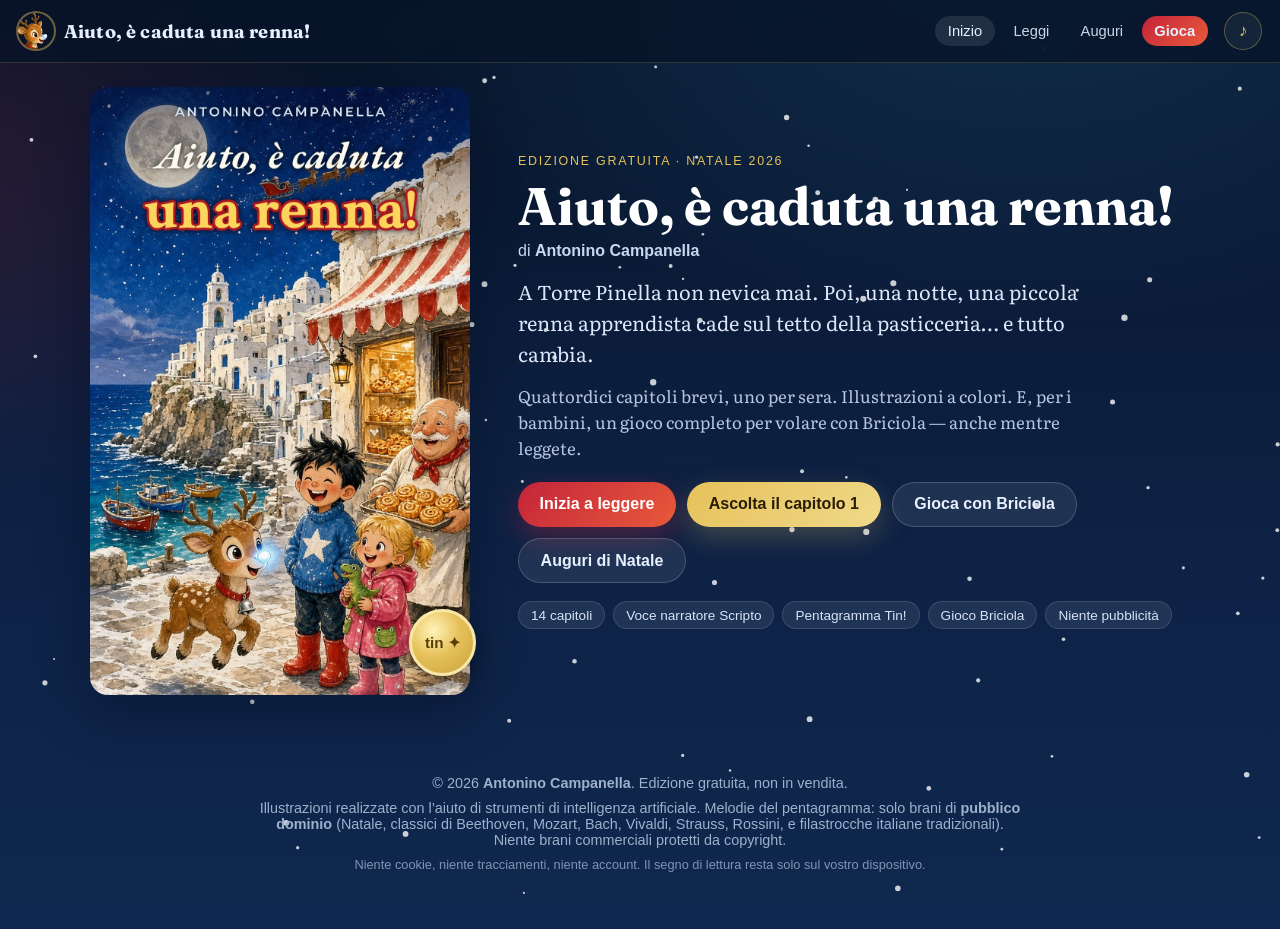
==== commit 0aea0cb8: "Elevate reading typography and chapter page design" ====
--- a/index.html
+++ b/index.html
@@ -17,7 +17,10 @@
 <meta property="og:image:alt" content="Copertina del libro Aiuto, è caduta una renna!">
 <meta name="twitter:card" content="summary_large_image">
 <link rel="icon" href="assets/icona.png">
-<link rel="stylesheet" href="site.css">
+<link rel="preconnect" href="https://fonts.googleapis.com">
+<link rel="preconnect" href="https://fonts.gstatic.com" crossorigin>
+<link href="https://fonts.googleapis.com/css2?family=Fraunces:opsz,wght@9..144,500;9..144,700;9..144,800&family=Literata:opsz,wght@7..72,400;7..72,500;7..72,600;7..72,700&display=swap" rel="stylesheet">
+<link rel="stylesheet" href="site.css?v=1794553462">
 </head>
 <body>
 <canvas id="neve" aria-hidden="true"></canvas>
@@ -175,7 +178,7 @@
   </div>
 </div>
 
-<script src="site.js?v=1794519479" defer></script>
+<script src="site.js?v=1794553462" defer></script>
 <script src="tin-game.js?v=1794518477" defer></script>
 </body>
 </html>
--- a/site.css
+++ b/site.css
@@ -13,9 +13,12 @@
   --muted: #5c6b82;
   --shadow: 0 18px 50px rgba(3, 10, 28, 0.35);
   --radius: 22px;
-  --font-display: "Palatino Linotype", Palatino, "Book Antiqua", Georgia, serif;
-  --font-body: "Iowan Old Style", "Palatino Linotype", Palatino, Georgia, serif;
+  --font-display: "Fraunces", "Palatino Linotype", Palatino, Georgia, serif;
+  --font-body: "Literata", "Iowan Old Style", Palatino, Georgia, serif;
   --font-ui: "Avenir Next", "Segoe UI", "Helvetica Neue", sans-serif;
+  --read-ink: #1c2436;
+  --read-muted: #5a6478;
+  --read-accent: #9a3a2e;
 }
 
 *, *::before, *::after { box-sizing: border-box; }
@@ -346,20 +349,37 @@
 }
 
 .reader {
+  position: relative;
   background:
-    radial-gradient(120% 60% at 50% -10%, rgba(255,255,255,.55), transparent 55%),
-    linear-gradient(180deg, #fffaf2 0%, #f7ecd8 100%);
-  color: var(--ink);
+    radial-gradient(90% 50% at 50% 0%, rgba(255, 252, 245, 0.95), transparent 70%),
+    linear-gradient(180deg, #fffdf8 0%, #f6efe3 48%, #efe4d2 100%);
+  color: var(--read-ink);
   min-height: calc(100vh - 3.6rem);
-  box-shadow: inset 0 1px 0 rgba(255,255,255,.65);
+  box-shadow: inset 0 1px 0 rgba(255,255,255,.8);
+}
+.reader::before {
+  content: "";
+  pointer-events: none;
+  position: absolute;
+  inset: 0;
+  opacity: .045;
+  background-image:
+    url("data:image/svg+xml,%3Csvg viewBox='0 0 200 200' xmlns='http://www.w3.org/2000/svg'%3E%3Cfilter id='n'%3E%3CfeTurbulence type='fractalNoise' baseFrequency='0.85' numOctaves='3' stitchTiles='stitch'/%3E%3C/filter%3E%3Crect width='100%25' height='100%25' filter='url(%23n)'/%3E%3C/svg%3E");
+  mix-blend-mode: multiply;
 }
 .reader-body {
-  max-width: 42rem;
+  position: relative;
+  z-index: 1;
+  max-width: 38rem;
   margin: 0 auto;
-  padding: .55rem clamp(.85rem, 2.5vw, 1.6rem) 4.5rem;
+  padding: .4rem clamp(1rem, 3vw, 2rem) 5rem;
   font-family: var(--font-body);
-  font-size: clamp(1.08rem, 2.3vw, 1.2rem);
-  line-height: 1.72;
+  font-size: clamp(1.12rem, 2.15vw, 1.28rem);
+  font-optical-sizing: auto;
+  line-height: 1.78;
+  letter-spacing: -0.011em;
+  text-rendering: optimizeLegibility;
+  -webkit-font-smoothing: antialiased;
 }
 .visually-hidden {
   position: absolute !important;
@@ -370,27 +390,155 @@
 }
 .loading { color: var(--muted); font-style: italic; }
 .section-block { scroll-margin-top: 4.2rem; margin-bottom: .4rem; }
-.section-block.is-alone { margin-bottom: 0; min-height: 60vh; }
+.section-block.is-alone {
+  margin-bottom: 0;
+  min-height: 60vh;
+  animation: readIn .55s ease both;
+}
+@keyframes readIn {
+  from { opacity: 0; transform: translateY(12px); }
+  to { opacity: 1; transform: none; }
+}
 .chapter-crumb { display: none; }
+.chapter-opener {
+  display: grid;
+  justify-items: center;
+  gap: .55rem;
+  margin: .35rem 0 1.15rem;
+  text-align: center;
+}
+.chapter-opener-num {
+  font-family: var(--font-display);
+  font-weight: 800;
+  font-size: clamp(2.6rem, 7vw, 3.6rem);
+  line-height: .9;
+  color: var(--read-accent);
+  letter-spacing: -.04em;
+  font-variation-settings: "SOFT" 40, "WONK" 0.4;
+}
+.chapter-opener-ornament {
+  width: min(12rem, 55%);
+  height: 1px;
+  background: linear-gradient(90deg, transparent, rgba(154, 58, 46, .55), transparent);
+  position: relative;
+}
+.chapter-opener-ornament::before,
+.chapter-opener-ornament::after {
+  content: "✦";
+  position: absolute;
+  top: 50%;
+  transform: translate(-50%, -50%);
+  color: var(--gold-deep);
+  font-size: .7rem;
+  opacity: .85;
+}
+.chapter-opener-ornament::before { left: 0; }
+.chapter-opener-ornament::after { left: 100%; }
+.chapter-opener-kicker {
+  margin: 0;
+  font-family: var(--font-ui);
+  font-size: .72rem;
+  letter-spacing: .16em;
+  text-transform: uppercase;
+  color: var(--read-muted);
+}
 .section-block h2 {
   font-family: var(--font-display);
-  font-size: clamp(1.55rem, 3.4vw, 2.05rem);
-  line-height: 1.15;
-  margin: .15rem 0 .85rem;
-  color: #1d2a45;
-}
-.section-block.kind-titlepage h2 { font-size: clamp(2rem, 5vw, 2.8rem); text-align: center; }
+  font-size: clamp(1.7rem, 3.8vw, 2.35rem);
+  font-weight: 700;
+  line-height: 1.12;
+  margin: .1rem 0 1rem;
+  color: #152238;
+  letter-spacing: -0.02em;
+  text-wrap: balance;
+}
+.section-block.kind-chapter h2 {
+  text-align: center;
+  margin: 0 0 1.25rem;
+  max-width: 18ch;
+  justify-self: center;
+  margin-left: auto;
+  margin-right: auto;
+}
+.section-block.kind-titlepage h2 { font-size: clamp(2.1rem, 5vw, 3rem); text-align: center; }
 .section-block.kind-titlepage .blocks { text-align: center; }
 .illust {
-  margin: 0 0 1.2rem;
-  border-radius: 16px;
+  margin: 0 0 1.55rem;
+  border-radius: 4px 4px 18px 18px;
   overflow: hidden;
-  box-shadow: 0 12px 30px rgba(40, 25, 10, .18);
-  background: #ddd;
+  box-shadow:
+    0 1px 0 rgba(255,255,255,.7) inset,
+    0 18px 40px rgba(28, 18, 8, .16);
+  background: #d8d0c4;
+  position: relative;
+}
+.illust::after {
+  content: "";
+  position: absolute;
+  inset: 0;
+  box-shadow: inset 0 0 0 1px rgba(80, 50, 20, .12);
+  pointer-events: none;
 }
 .illust img { width: 100%; display: block; vertical-align: middle; }
-.blocks p { margin: 0 0 1rem; }
+.blocks {
+  position: relative;
+  padding-left: 1.55rem;
+}
+.blocks p {
+  position: relative;
+  margin: 0 0 1.15rem;
+  hyphens: auto;
+  -webkit-hyphens: auto;
+}
 .blocks p:last-child { margin-bottom: 0; }
+.blocks p.is-lead {
+  font-size: 1.06em;
+  line-height: 1.7;
+  color: #18233a;
+}
+.blocks p.is-lead::first-letter {
+  float: left;
+  font-family: var(--font-display);
+  font-weight: 800;
+  font-size: 3.35em;
+  line-height: .78;
+  padding: .08em .12em 0 0;
+  color: var(--read-accent);
+  font-variation-settings: "SOFT" 30, "WONK" 0.6;
+}
+.blocks p.is-quote,
+.blocks p > em:only-child {
+  display: block;
+  margin: 1.35rem 0 1.45rem;
+  padding: .85rem 1rem .85rem 1.15rem;
+  border-left: 3px solid rgba(154, 58, 46, .45);
+  background: linear-gradient(90deg, rgba(154, 58, 46, .07), transparent 70%);
+  font-style: italic;
+  color: #2a3348;
+  border-radius: 0 12px 12px 0;
+}
+.blocks p strong {
+  font-weight: 700;
+  color: #121a2b;
+}
+.chapter-foot {
+  margin-top: 2.4rem;
+  padding-top: 1.4rem;
+  border-top: 1px solid rgba(30, 40, 60, .1);
+  display: grid;
+  justify-items: center;
+  gap: .65rem;
+}
+.chapter-foot::before {
+  content: "· · ·";
+  letter-spacing: .45em;
+  color: rgba(154, 58, 46, .45);
+  font-size: .85rem;
+}
+.chapter-foot .btn {
+  min-width: min(100%, 18rem);
+  box-shadow: 0 10px 28px rgba(20, 30, 60, .18);
+}
 .chapter-end {
   margin-top: 1.6rem;
   padding: 1.1rem;
@@ -728,13 +876,6 @@
 }
 
 /* Nastro nel margine sinistro: non copre mai le parole */
-.blocks {
-  position: relative;
-  padding-left: 1.55rem;
-}
-.blocks p {
-  position: relative;
-}
 .blocks p.is-bookmarked {
   scroll-margin-top: 5.5rem;
 }
@@ -815,14 +956,6 @@
 body.is-dragging-bookmark,
 body.is-placing-bookmark {
   user-select: none;
-}
-.chapter-foot {
-  margin-top: 1.6rem;
-  padding-top: 1rem;
-  border-top: 1px dashed rgba(30, 40, 60, 0.2);
-  display: flex;
-  flex-wrap: wrap;
-  gap: .5rem;
 }
 
 /* Tin pentagram game */
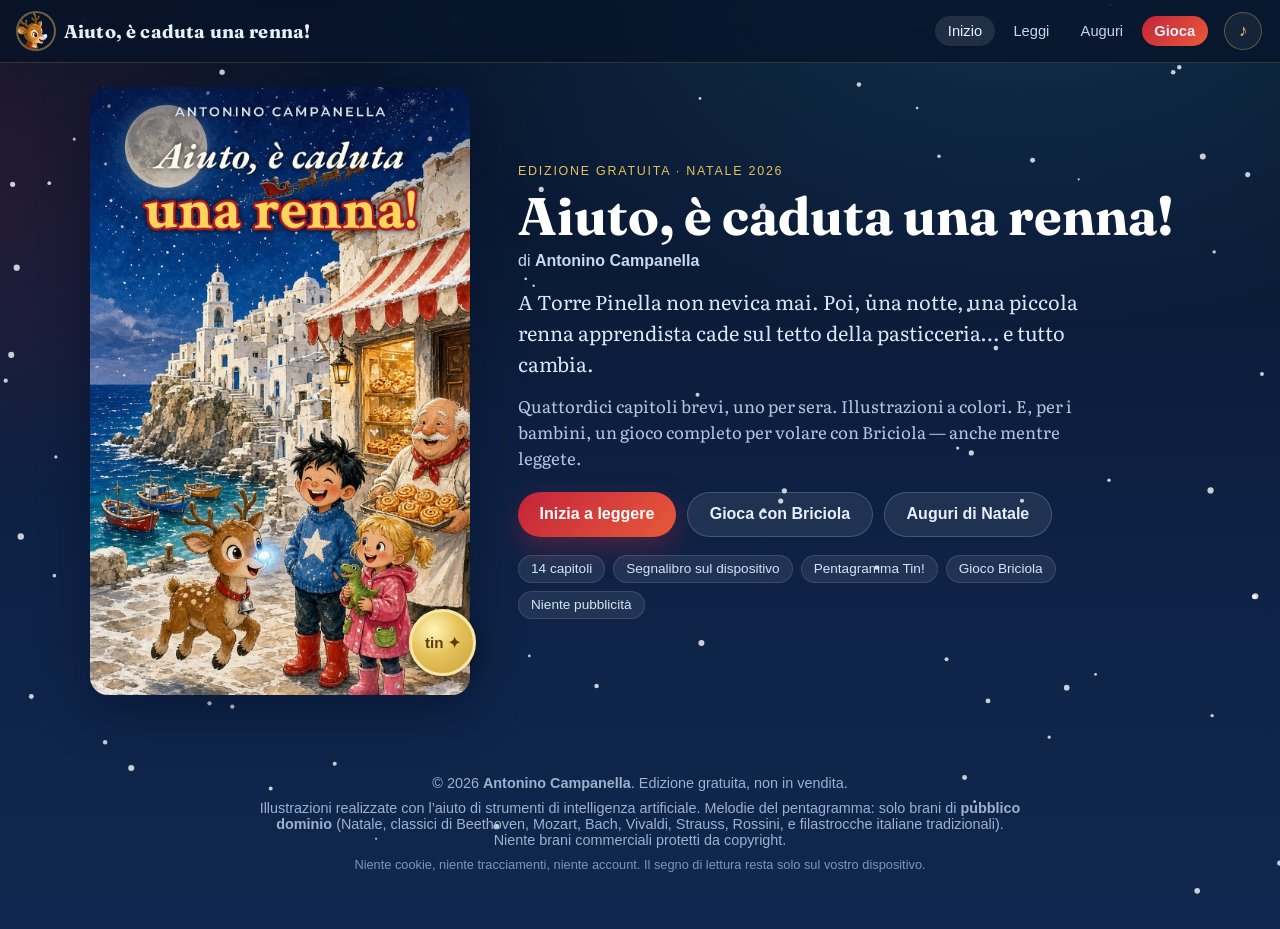
==== commit 8a1b34c1: "Rimuovi lettura vocale; raffina lettura e segnalibro. Co-authored-by: Cursor <cursoragent@cursor.com" ====
--- a/index.html
+++ b/index.html
@@ -20,7 +20,7 @@
 <link rel="preconnect" href="https://fonts.googleapis.com">
 <link rel="preconnect" href="https://fonts.gstatic.com" crossorigin>
 <link href="https://fonts.googleapis.com/css2?family=Fraunces:opsz,wght@9..144,500;9..144,700;9..144,800&family=Literata:opsz,wght@7..72,400;7..72,500;7..72,600;7..72,700&display=swap" rel="stylesheet">
-<link rel="stylesheet" href="site.css?v=1794553462">
+<link rel="stylesheet" href="site.css?v=1794556805">
 </head>
 <body>
 <canvas id="neve" aria-hidden="true"></canvas>
@@ -58,13 +58,12 @@
         <p class="lede soft">Quattordici capitoli brevi, uno per sera. Illustrazioni a colori. E, per i bambini, un gioco completo per volare con Briciola — anche mentre leggete.</p>
         <div class="cta">
           <a class="btn btn-primary" href="#leggi" data-nav="leggi">Inizia a leggere</a>
-          <button type="button" class="btn btn-secondary" id="btn-ascolta-tutto">Ascolta il capitolo 1</button>
           <a class="btn btn-ghost" href="#gioca" data-nav="gioca">Gioca con Briciola</a>
           <a class="btn btn-ghost" href="#auguri" data-nav="auguri">Auguri di Natale</a>
         </div>
         <ul class="chips" aria-label="Cosa trovi qui">
           <li>14 capitoli</li>
-          <li>Voce narratore Scripto</li>
+          <li>Segnalibro sul dispositivo</li>
           <li>Pentagramma Tin!</li>
           <li>Gioco Briciola</li>
           <li>Niente pubblicità</li>
@@ -83,30 +82,14 @@
       </div>
       <ol id="toc-list"></ol>
       <div class="toc-foot">
-        <button type="button" class="btn btn-secondary btn-block" id="btn-ascolta-qui">▶ Ascolta questo capitolo</button>
         <button type="button" class="btn btn-bookmark btn-block" id="btn-vai-segnalibro" hidden>🔖 Vai al segnalibro</button>
-        <p class="toc-hint">Trascina il nastro 🔖 sul paragrafo da segnare. Un capitolo alla volta.</p>
+        <p class="toc-hint">Trascina il nastro 🔖 sul paragrafo da segnare. Un capitolo alla volta · il segno resta sul vostro dispositivo.</p>
         <a class="btn btn-ghost btn-block" href="#auguri" data-nav="auguri">Un augurio di Natale</a>
         <a class="btn btn-primary btn-block" href="#gioca" data-nav="gioca">Apri il gioco completo</a>
       </div>
     </aside>
 
     <article class="reader" id="reader" tabindex="-1">
-      <div id="narrator-bar" class="narrator-bar" hidden>
-        <div class="narrator-inner">
-          <button type="button" id="narr-prev" class="icon-btn" title="Capitolo precedente" aria-label="Capitolo precedente">‹</button>
-          <button type="button" id="narr-play" class="narr-play" aria-label="Ascolta o metti in pausa">▶</button>
-          <button type="button" id="narr-next" class="icon-btn" title="Capitolo successivo" aria-label="Capitolo successivo">›</button>
-          <div class="narr-meta">
-            <strong id="narr-title">Narratore Scripto Video · Cesare</strong>
-            <span id="narr-sub">Ascolta in alto · un capitolo alla volta</span>
-          </div>
-          <div class="narr-time"><span id="narr-cur">0:00</span> / <span id="narr-dur">0:00</span></div>
-          <input id="narr-seek" type="range" min="0" max="1000" value="0" aria-label="Posizione lettura">
-          <button type="button" id="narr-close" class="icon-btn" title="Chiudi ascolto" aria-label="Chiudi ascolto">✕</button>
-        </div>
-        <audio id="narr-audio" preload="metadata"></audio>
-      </div>
       <div id="reader-body" class="reader-body">
         <p class="loading">Sto aprendo il libro…</p>
       </div>
@@ -120,7 +103,6 @@
       <h1>Un augurio di Natale</h1>
       <div id="auguri-body" class="auguri-body"></div>
       <div class="cta">
-        <button type="button" class="btn btn-listen" id="btn-ascolta-auguri">▶ Ascolta gli auguri</button>
         <a class="btn btn-primary" href="#gioca" data-nav="gioca">Ora voliamo con Briciola</a>
         <a class="btn btn-ghost" href="#leggi" data-nav="leggi">Torna al libro</a>
       </div>
@@ -178,7 +160,7 @@
   </div>
 </div>
 
-<script src="site.js?v=1794553462" defer></script>
+<script src="site.js?v=1794556805" defer></script>
 <script src="tin-game.js?v=1794518477" defer></script>
 </body>
 </html>
--- a/site.css
+++ b/site.css
@@ -370,16 +370,17 @@
 .reader-body {
   position: relative;
   z-index: 1;
-  max-width: 38rem;
+  max-width: 36.5rem;
   margin: 0 auto;
-  padding: .4rem clamp(1rem, 3vw, 2rem) 5rem;
+  padding: .55rem clamp(1.1rem, 3.2vw, 2.2rem) 5.5rem;
   font-family: var(--font-body);
-  font-size: clamp(1.12rem, 2.15vw, 1.28rem);
+  font-size: clamp(1.14rem, 2.2vw, 1.32rem);
   font-optical-sizing: auto;
-  line-height: 1.78;
-  letter-spacing: -0.011em;
+  line-height: 1.82;
+  letter-spacing: -0.012em;
   text-rendering: optimizeLegibility;
   -webkit-font-smoothing: antialiased;
+  font-feature-settings: "kern" 1, "liga" 1, "onum" 1;
 }
 .visually-hidden {
   position: absolute !important;
@@ -625,102 +626,32 @@
   font-size: .92rem;
 }
 
-/* Narrator bar — slim premium strip */
-.narrator-bar {
-  position: sticky;
-  top: 0;
-  left: 0; right: 0;
-  z-index: 28;
-  background: rgba(8, 18, 38, 0.92);
-  border-bottom: 1px solid rgba(230, 193, 90, 0.22);
-  backdrop-filter: blur(14px);
-  padding: .28rem .65rem;
-}
 .top { z-index: 32; }
-.narrator-inner {
-  max-width: 1100px;
-  margin: 0 auto;
-  display: grid;
-  grid-template-columns: auto auto auto minmax(0, 1fr) auto minmax(100px, .9fr) auto;
-  gap: .4rem;
-  align-items: center;
-}
-.narr-play {
-  width: 2.05rem;
-  height: 2.05rem;
-  border-radius: 50%;
-  border: 0;
-  background: linear-gradient(135deg, var(--gold), #fff1b0);
-  color: #2a1c05;
-  font-size: .92rem;
-  font-weight: 800;
-  cursor: pointer;
-  box-shadow: 0 4px 14px rgba(230,193,90,.28);
-}
-.narr-meta { min-width: 0; }
-.narr-meta strong {
-  display: block;
-  white-space: nowrap;
-  overflow: hidden;
-  text-overflow: ellipsis;
-  font-size: .78rem;
-  line-height: 1.15;
-}
-.narr-meta span {
-  display: block;
-  color: #9fb0cc;
-  font-size: .68rem;
-  white-space: nowrap;
-  overflow: hidden;
-  text-overflow: ellipsis;
-  line-height: 1.2;
-}
-.narr-time {
-  font-variant-numeric: tabular-nums;
-  font-size: .72rem;
-  color: #c9d7f0;
-  white-space: nowrap;
-}
-#narr-seek {
-  width: 100%;
-  accent-color: var(--gold);
-}
-.blocks p,
-#auguri-body p {
-  border-left: 3px solid transparent;
-  transition: background .25s ease, border-color .25s ease, box-shadow .25s ease, transform .25s ease;
-}
-.blocks p.reading,
-#auguri-body p.reading {
-  position: relative;
-  background: linear-gradient(90deg, rgba(230,193,90,.42), rgba(255,248,220,.55) 55%, rgba(230,193,90,.12));
-  border-radius: 12px;
-  border-left: 3px solid #c9a03a;
-  outline: 1px solid rgba(201,160,58,.55);
-  box-shadow: 0 8px 22px rgba(90,60,10,.12), inset 0 0 0 1px rgba(255,255,255,.35);
-  padding: .55rem .7rem .55rem .85rem;
-  margin-left: -.35rem;
-  margin-right: -.35rem;
-  transform: translateX(2px);
-}
-.blocks p.reading::before,
-#auguri-body p.reading::before {
-  content: 'In lettura';
-  display: inline-block;
-  margin: 0 .45rem .35rem 0;
-  padding: .12rem .5rem;
+
+/* Toast segnalibro */
+.bookmark-toast {
+  position: fixed;
+  left: 50%;
+  bottom: 1.4rem;
+  transform: translateX(-50%) translateY(120%);
+  z-index: 90;
+  padding: .65rem 1.15rem;
   border-radius: 999px;
-  font-size: .72rem;
-  font-weight: 700;
-  letter-spacing: .02em;
-  color: #5a3a08;
-  background: #ffe08a;
-  vertical-align: middle;
-}
-body.has-narrator .view-leggi { scroll-margin-top: 0; }
-.btn-listen {
-  background: linear-gradient(135deg, #1f4d8a, #2f7fb8);
-  color: #fff;
+  background: linear-gradient(135deg, #1a2a48, #0f1a30);
+  color: #fff6df;
+  font-family: var(--font-ui);
+  font-size: .88rem;
+  font-weight: 600;
+  letter-spacing: .01em;
+  box-shadow: 0 14px 36px rgba(8, 18, 40, .35);
+  border: 1px solid rgba(230, 193, 90, .35);
+  opacity: 0;
+  pointer-events: none;
+  transition: transform .35s ease, opacity .35s ease;
+}
+.bookmark-toast.is-visible {
+  opacity: 1;
+  transform: translateX(-50%) translateY(0);
 }
 
 /* Barra capitolo — compatta, premium, poco spazio */
@@ -742,9 +673,6 @@
   justify-content: space-between;
   backdrop-filter: blur(10px);
 }
-body.has-narrator .chapter-toolbar {
-  top: 0;
-}
 .toolbar-cluster {
   display: inline-flex;
   align-items: center;
@@ -790,12 +718,6 @@
 .tool-btn.tool-nav.is-disabled {
   opacity: .28;
   pointer-events: none;
-}
-.tool-btn.tool-listen {
-  background: linear-gradient(135deg, #1f4d8a, #2f7fb8);
-  border-color: transparent;
-  color: #fff;
-  box-shadow: 0 6px 14px rgba(47,127,184,.28);
 }
 .tool-btn.tool-play {
   background: linear-gradient(135deg, #1f6a45, #2f8f6a);
@@ -1022,21 +944,6 @@
   text-align: center;
   color: #9fb0cc;
   font-size: .9rem;
-}
-@media (max-width: 860px) {
-  .narrator-inner {
-    grid-template-columns: auto auto auto 1fr auto;
-    grid-template-areas:
-      "prev play next meta close"
-      "seek seek seek seek seek";
-  }
-  #narr-prev { grid-area: prev; }
-  #narr-play { grid-area: play; }
-  #narr-next { grid-area: next; }
-  .narr-meta { grid-area: meta; }
-  #narr-close { grid-area: close; }
-  .narr-time { display: none; }
-  #narr-seek { grid-area: seek; }
 }
 .foot p { margin: 0 0 .55rem; max-width: 48rem; margin-left: auto; margin-right: auto; }
 .foot .tiny { font-size: .8rem; opacity: .8; }
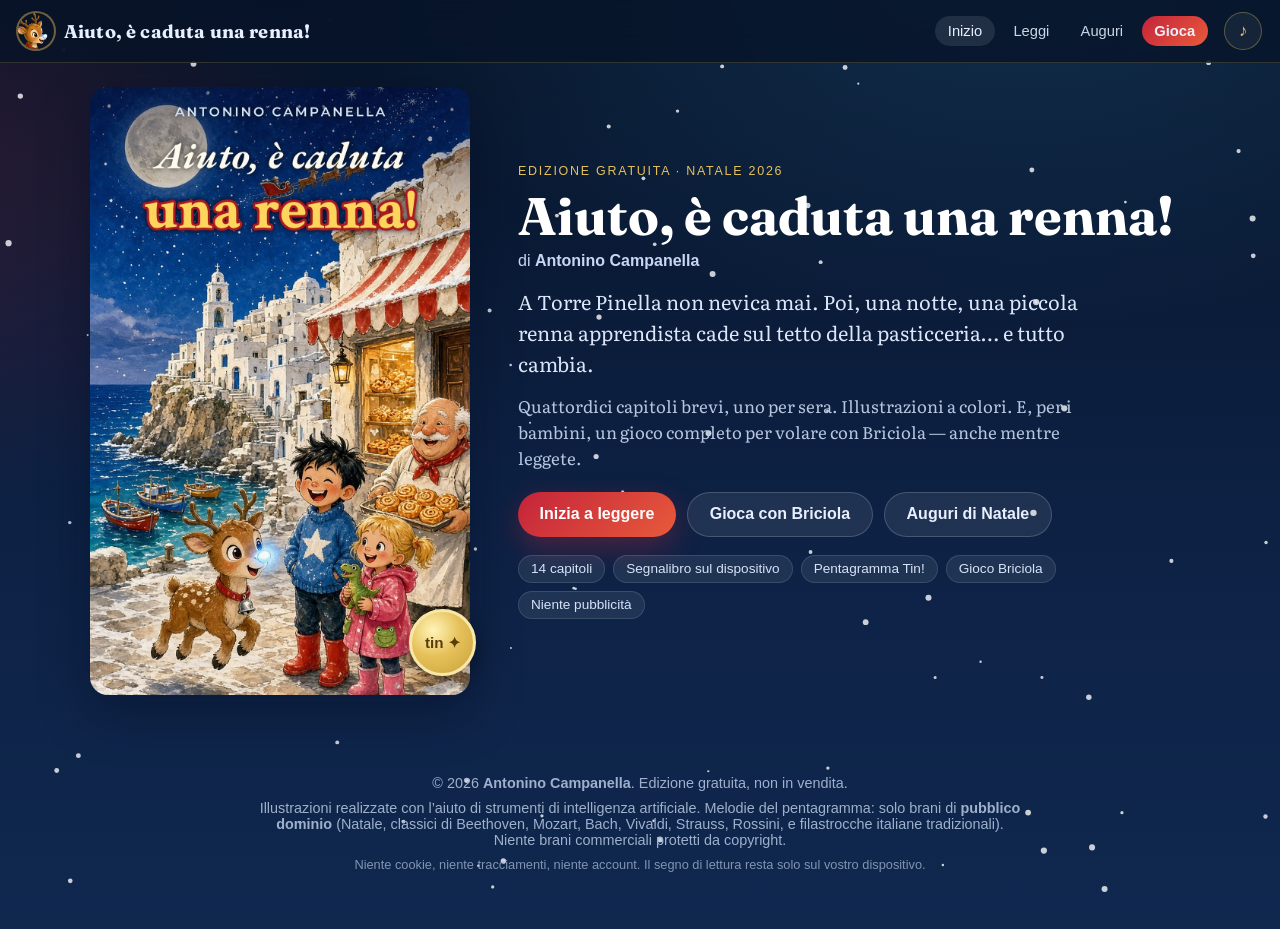
==== commit f04f8ee7: "Segnalibro con doppio clic sul paragrafo. Co-authored-by: Cursor <cursoragent@cursor.com>" ====
--- a/index.html
+++ b/index.html
@@ -20,7 +20,7 @@
 <link rel="preconnect" href="https://fonts.googleapis.com">
 <link rel="preconnect" href="https://fonts.gstatic.com" crossorigin>
 <link href="https://fonts.googleapis.com/css2?family=Fraunces:opsz,wght@9..144,500;9..144,700;9..144,800&family=Literata:opsz,wght@7..72,400;7..72,500;7..72,600;7..72,700&display=swap" rel="stylesheet">
-<link rel="stylesheet" href="site.css?v=1794556805">
+<link rel="stylesheet" href="site.css?v=1794557240">
 </head>
 <body>
 <canvas id="neve" aria-hidden="true"></canvas>
@@ -83,7 +83,7 @@
       <ol id="toc-list"></ol>
       <div class="toc-foot">
         <button type="button" class="btn btn-bookmark btn-block" id="btn-vai-segnalibro" hidden>🔖 Vai al segnalibro</button>
-        <p class="toc-hint">Trascina il nastro 🔖 sul paragrafo da segnare. Un capitolo alla volta · il segno resta sul vostro dispositivo.</p>
+        <p class="toc-hint">Doppio clic su un paragrafo per il segnalibro. Un capitolo alla volta · il segno resta sul vostro dispositivo.</p>
         <a class="btn btn-ghost btn-block" href="#auguri" data-nav="auguri">Un augurio di Natale</a>
         <a class="btn btn-primary btn-block" href="#gioca" data-nav="gioca">Apri il gioco completo</a>
       </div>
@@ -160,7 +160,7 @@
   </div>
 </div>
 
-<script src="site.js?v=1794556805" defer></script>
+<script src="site.js?v=1794557240" defer></script>
 <script src="tin-game.js?v=1794518477" defer></script>
 </body>
 </html>
